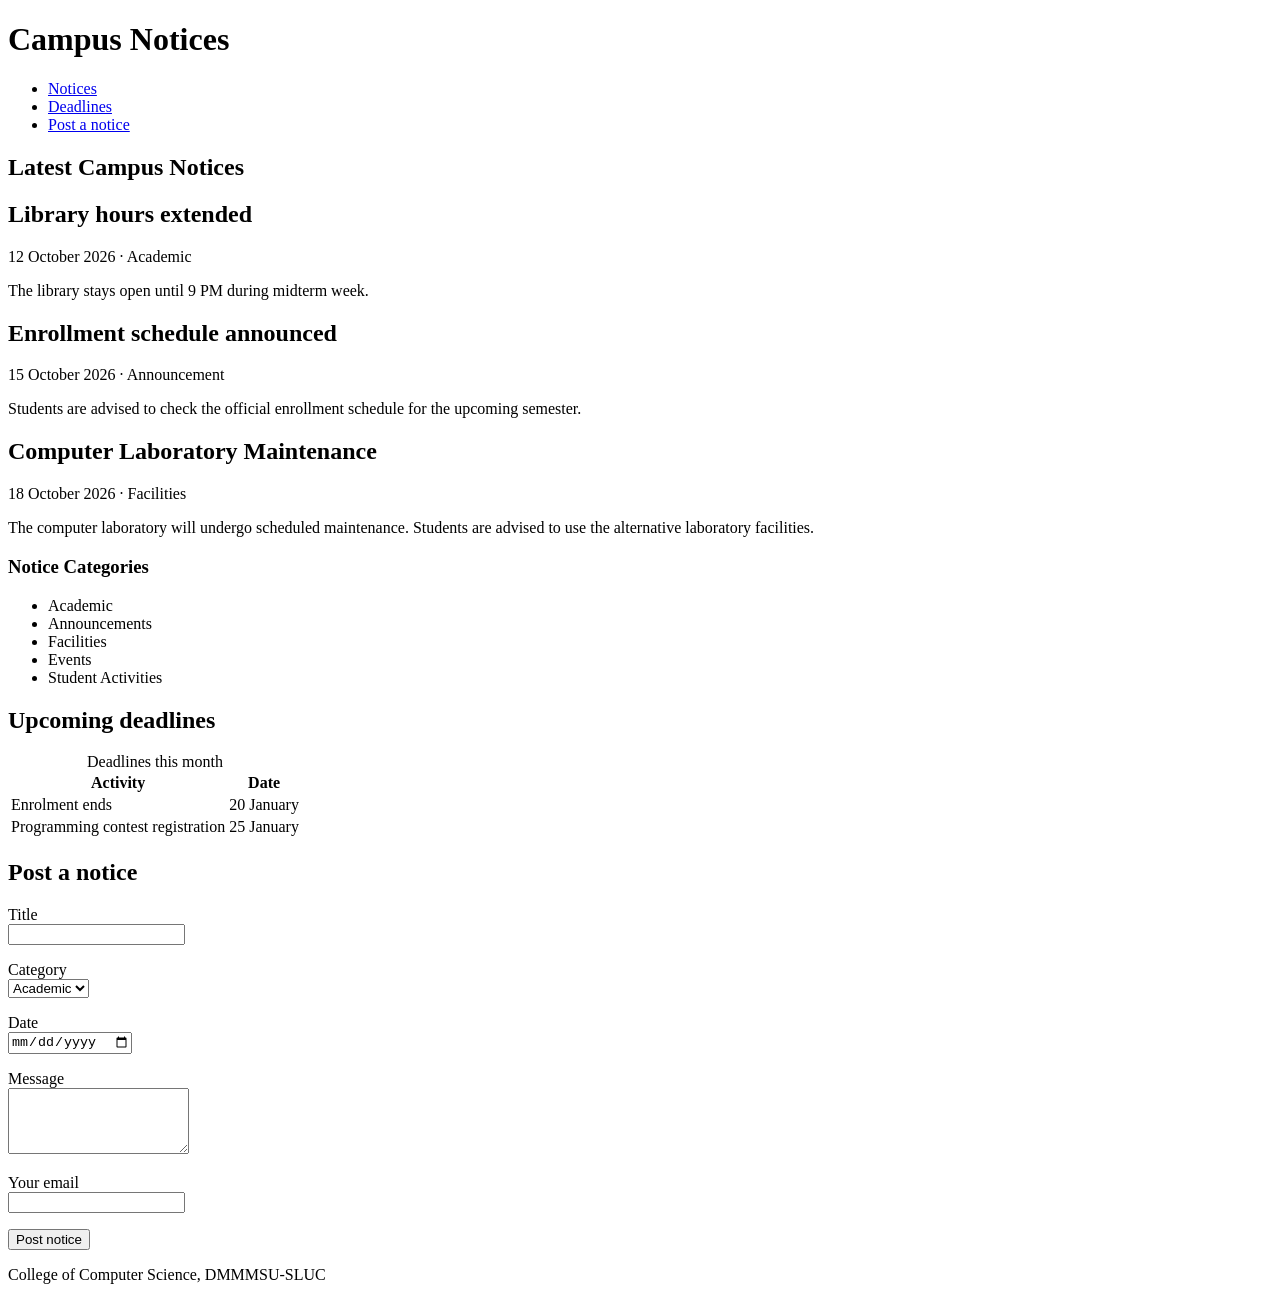
==== campus-notices/index.html @ 9e1da40b "Add semantic Campus Notices page and notice form" ====
<!DOCTYPE html>
<html lang="en">
<head>
  <meta charset="utf-8">
  <meta name="viewport" content="width=device-width, initial-scale=1">
  <title>Campus Notices</title>
</head>
<body>

  <header>
    <h1>Campus Notices</h1>

    <!-- Navigation -->
    <nav aria-label="Main">
      <ul>
        <li><a href="#notices">Notices</a></li>
        <li><a href="#deadlines">Deadlines</a></li>
        <li><a href="#submit">Post a notice</a></li>
      </ul>
    </nav>
  </header>

  <main>

    <!-- First Section: Campus Notices -->
    <section id="notices">
      <h2>Latest Campus Notices</h2>

      <article class="notice">
        <h2>Library hours extended</h2>
        <p class="meta">
          <time datetime="2026-10-12">12 October 2026</time> ·
          <span class="tag">Academic</span>
        </p>
        <p>The library stays open until 9 PM during midterm week.</p>
      </article>

      <article class="notice">
        <h2>Enrollment schedule announced</h2>
        <p class="meta">
          <time datetime="2026-10-15">15 October 2026</time> ·
          <span class="tag">Announcement</span>
        </p>
        <p>Students are advised to check the official enrollment schedule for the upcoming semester.</p>
      </article>

      <article class="notice">
        <h2>Computer Laboratory Maintenance</h2>
        <p class="meta">
          <time datetime="2026-10-18">18 October 2026</time> ·
          <span class="tag">Facilities</span>
        </p>
        <p>The computer laboratory will undergo scheduled maintenance. Students are advised to use the alternative laboratory facilities.</p>
      </article>

      <!-- Categories List -->
      <h3>Notice Categories</h3>
      <ul>
        <li>Academic</li>
        <li>Announcements</li>
        <li>Facilities</li>
        <li>Events</li>
        <li>Student Activities</li>
      </ul>
    </section>

    <!-- Second Section: Upcoming Deadlines -->
    <section id="deadlines">
      <h2>Upcoming deadlines</h2>

      <table>
        <caption>Deadlines this month</caption>

        <thead>
          <tr>
            <th scope="col">Activity</th>
            <th scope="col">Date</th>
          </tr>
        </thead>

        <tbody>
          <tr>
            <td>Enrolment ends</td>
            <td>20 January</td>
          </tr>
          <tr>
            <td>Programming contest registration</td>
            <td>25 January</td>
          </tr>
        </tbody>
      </table>
    </section>

    <!-- Third Section: Notice Submission Form -->
    <section id="submit">
      <h2>Post a notice</h2>

      <form action="#" method="post">

        <p>
          <label for="title">Title</label><br>
          <input type="text" id="title" name="title" required maxlength="100">
        </p>

        <p>
          <label for="category">Category</label><br>
          <select id="category" name="category">
            <option value="academic">Academic</option>
            <option value="event">Event</option>
            <option value="general">General</option>
          </select>
        </p>

        <p>
          <label for="date">Date</label><br>
          <input type="date" id="date" name="date">
        </p>

        <p>
          <label for="message">Message</label><br>
          <textarea id="message" name="message" rows="4" required></textarea>
        </p>

        <p>
          <label for="email">Your email</label><br>
          <input type="email" id="email" name="email" required>
        </p>

        <button type="submit">Post notice</button>

      </form>
    </section>

  </main>

  <footer>
    <p>College of Computer Science, DMMMSU-SLUC</p>
  </footer>

</body>
</html>
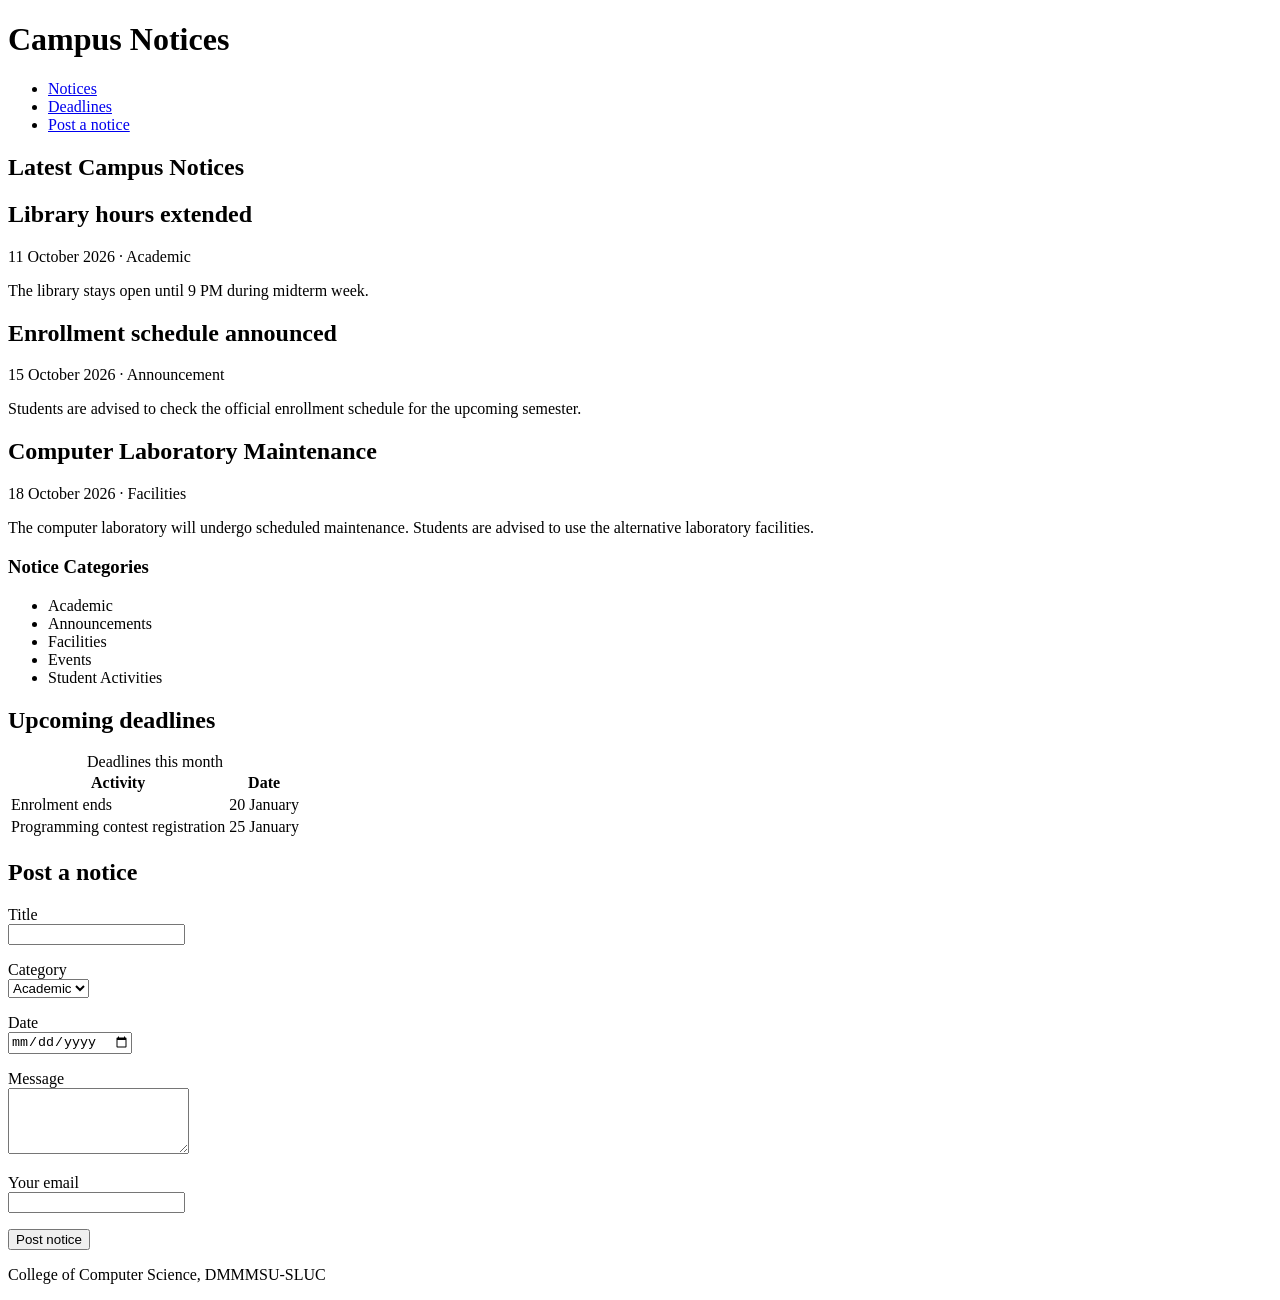
==== commit 2065c284: "first commit" ====
--- a/campus-notices/index.html
+++ b/campus-notices/index.html
@@ -11,7 +11,6 @@
   <header>
     <h1>Campus Notices</h1>
 
-    <!-- Navigation -->
     <nav aria-label="Main">
       <ul>
         <li><a href="#notices">Notices</a></li>
@@ -23,14 +22,13 @@
 
   <main>
 
-    <!-- First Section: Campus Notices -->
     <section id="notices">
       <h2>Latest Campus Notices</h2>
 
       <article class="notice">
         <h2>Library hours extended</h2>
         <p class="meta">
-          <time datetime="2026-10-12">12 October 2026</time> ·
+          <time datetime="2026-10-12">11 October 2026</time> ·
           <span class="tag">Academic</span>
         </p>
         <p>The library stays open until 9 PM during midterm week.</p>
@@ -54,7 +52,6 @@
         <p>The computer laboratory will undergo scheduled maintenance. Students are advised to use the alternative laboratory facilities.</p>
       </article>
 
-      <!-- Categories List -->
       <h3>Notice Categories</h3>
       <ul>
         <li>Academic</li>
@@ -92,7 +89,6 @@
       </table>
     </section>
 
-    <!-- Third Section: Notice Submission Form -->
     <section id="submit">
       <h2>Post a notice</h2>
 
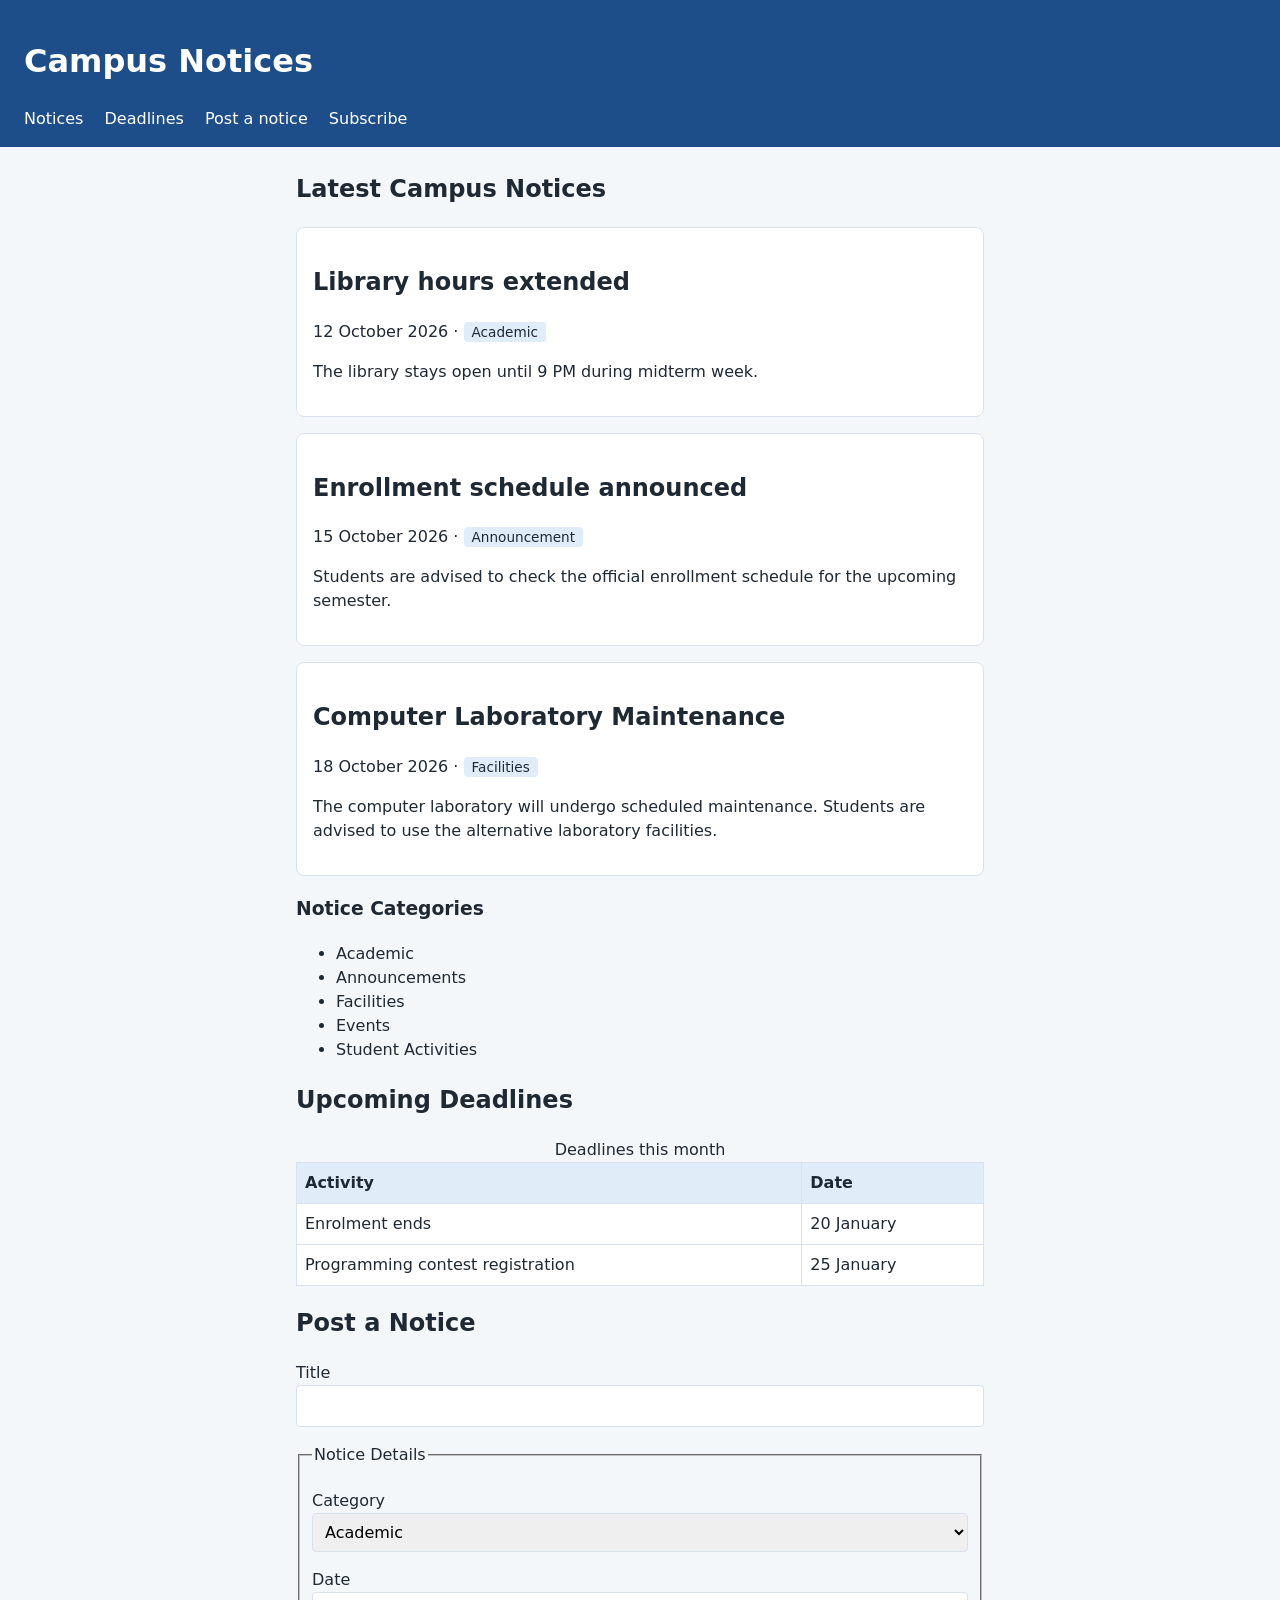
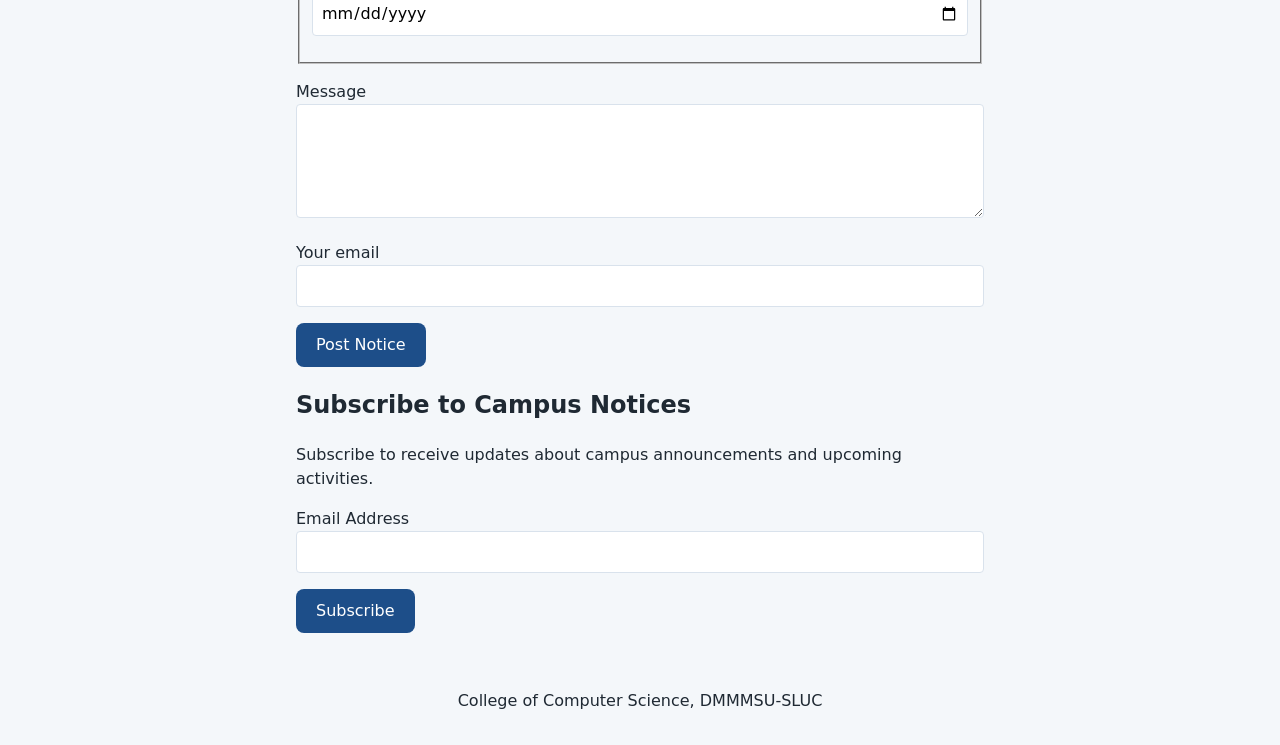
==== commit 028afa1d: "Add external stylesheet with variables" ====
--- a/campus-notices/index.html
+++ b/campus-notices/index.html
@@ -1,39 +1,51 @@
 
 <!DOCTYPE html>
 <html lang="en">
+
 <head>
   <meta charset="utf-8">
   <meta name="viewport" content="width=device-width, initial-scale=1">
+
+  <!-- Page Description -->
+  <meta name="description" content="Campus Notices provides students with the latest academic announcements, campus events, facilities updates, and important deadlines.">
+
   <title>Campus Notices</title>
+  <link rel="stylesheet" href="style.css">
 </head>
+
 <body>
 
   <header>
     <h1>Campus Notices</h1>
 
+    <!-- Navigation -->
     <nav aria-label="Main">
       <ul>
         <li><a href="#notices">Notices</a></li>
         <li><a href="#deadlines">Deadlines</a></li>
         <li><a href="#submit">Post a notice</a></li>
+        <li><a href="#subscribe">Subscribe</a></li>
       </ul>
     </nav>
   </header>
 
   <main>
 
+    <!-- First Section: Campus Notices -->
     <section id="notices">
       <h2>Latest Campus Notices</h2>
 
+      <!-- First Notice -->
       <article class="notice">
         <h2>Library hours extended</h2>
         <p class="meta">
-          <time datetime="2026-10-12">11 October 2026</time> ·
+          <time datetime="2026-10-12">12 October 2026</time> ·
           <span class="tag">Academic</span>
         </p>
         <p>The library stays open until 9 PM during midterm week.</p>
       </article>
 
+      <!-- Second Notice -->
       <article class="notice">
         <h2>Enrollment schedule announced</h2>
         <p class="meta">
@@ -43,6 +55,7 @@
         <p>Students are advised to check the official enrollment schedule for the upcoming semester.</p>
       </article>
 
+      <!-- Third Notice -->
       <article class="notice">
         <h2>Computer Laboratory Maintenance</h2>
         <p class="meta">
@@ -52,6 +65,7 @@
         <p>The computer laboratory will undergo scheduled maintenance. Students are advised to use the alternative laboratory facilities.</p>
       </article>
 
+      <!-- Categories List -->
       <h3>Notice Categories</h3>
       <ul>
         <li>Academic</li>
@@ -64,7 +78,7 @@
 
     <!-- Second Section: Upcoming Deadlines -->
     <section id="deadlines">
-      <h2>Upcoming deadlines</h2>
+      <h2>Upcoming Deadlines</h2>
 
       <table>
         <caption>Deadlines this month</caption>
@@ -89,8 +103,9 @@
       </table>
     </section>
 
+    <!-- Third Section: Notice Submission Form -->
     <section id="submit">
-      <h2>Post a notice</h2>
+      <h2>Post a Notice</h2>
 
       <form action="#" method="post">
 
@@ -99,19 +114,25 @@
           <input type="text" id="title" name="title" required maxlength="100">
         </p>
 
-        <p>
-          <label for="category">Category</label><br>
-          <select id="category" name="category">
-            <option value="academic">Academic</option>
-            <option value="event">Event</option>
-            <option value="general">General</option>
-          </select>
-        </p>
+        <!-- Grouped Category and Date Fields -->
+        <fieldset>
+          <legend>Notice Details</legend>
 
-        <p>
-          <label for="date">Date</label><br>
-          <input type="date" id="date" name="date">
-        </p>
+          <p>
+            <label for="category">Category</label><br>
+            <select id="category" name="category">
+              <option value="academic">Academic</option>
+              <option value="event">Event</option>
+              <option value="general">General</option>
+            </select>
+          </p>
+
+          <p>
+            <label for="date">Date</label><br>
+            <input type="date" id="date" name="date">
+          </p>
+
+        </fieldset>
 
         <p>
           <label for="message">Message</label><br>
@@ -123,7 +144,24 @@
           <input type="email" id="email" name="email" required>
         </p>
 
-        <button type="submit">Post notice</button>
+        <button type="submit">Post Notice</button>
+
+      </form>
+    </section>
+
+    <!-- Fourth Section: Email Subscription -->
+    <section id="subscribe">
+      <h2>Subscribe to Campus Notices</h2>
+      <p>Subscribe to receive updates about campus announcements and upcoming activities.</p>
+
+      <form action="#" method="post">
+
+        <p>
+          <label for="subscriber-email">Email Address</label><br>
+          <input type="email" id="subscriber-email" name="subscriber-email" required>
+        </p>
+
+        <button type="submit">Subscribe</button>
 
       </form>
     </section>
@@ -135,4 +173,4 @@
   </footer>
 
 </body>
-</html>+</html>
--- a/campus-notices/style.css
+++ b/campus-notices/style.css
@@ -0,0 +1,138 @@
+
+/* Color Variables */
+:root {
+  --brand: #1d4e89;
+  --brand-soft: #e0ecf8;
+  --surface: #ffffff;
+  --page: #f4f7fa;
+  --text: #1f2933;
+  --border: #d9e2ec;
+  --radius: 8px;
+}
+
+/* Box Sizing */
+* {
+  box-sizing: border-box;
+}
+
+/* Base Styles */
+body {
+  font-family: system-ui, sans-serif;
+  font-size: 1rem;
+  line-height: 1.5;
+  margin: 0;
+  background: var(--page);
+  color: var(--text);
+}
+
+/* Header */
+header {
+  background: var(--brand);
+  color: white;
+  padding: 16px 24px;
+}
+
+/* Main Content */
+main {
+  max-width: 720px;
+  margin: 24px auto;
+  padding: 0 16px;
+}
+
+/* Notice Cards */
+.notice {
+  background: var(--surface);
+  border: 1px solid var(--border);
+  border-radius: var(--radius);
+  padding: 16px;
+  margin-bottom: 16px;
+}
+
+/* Category Tags */
+.tag {
+  background: var(--brand-soft);
+  border-radius: 4px;
+  padding: 2px 8px;
+  font-size: 0.85rem;
+}
+
+/* Footer */
+footer {
+  text-align: center;
+  padding: 16px;
+}
+
+/* Navigation */
+nav ul {
+  list-style: none;
+  margin: 0;
+  padding: 0;
+}
+
+nav li {
+  display: inline-block;
+  margin-right: 16px;
+}
+
+nav a {
+  color: white;
+  text-decoration: none;
+}
+
+nav a:hover {
+  text-decoration: underline;
+}
+
+/* Table */
+table {
+  border-collapse: collapse;
+  width: 100%;
+  background: var(--surface);
+}
+
+th, td {
+  border: 1px solid var(--border);
+  padding: 8px;
+  text-align: left;
+}
+
+th {
+  background: var(--brand-soft);
+}
+
+/* Form Inputs */
+input, select, textarea {
+  width: 100%;
+  padding: 8px;
+  border: 1px solid var(--border);
+  border-radius: 4px;
+  font: inherit;
+}
+
+/* Input Focus */
+input:focus, select:focus, textarea:focus {
+  outline: 3px solid var(--brand);
+}
+
+/* Buttons */
+button {
+  background: var(--brand);
+  color: white;
+  border: 0;
+  border-radius: var(--radius);
+  padding: 10px 20px;
+  font: inherit;
+  cursor: pointer;
+}
+
+button:hover {
+  background: #163b69;
+}
+/* 
+The paragraph selector targets all <p> elements.
+Its color declaration overrides the inherited
+text color from the body element.
+A directly applied declaration takes precedence
+over an inherited value.
+*/
+
